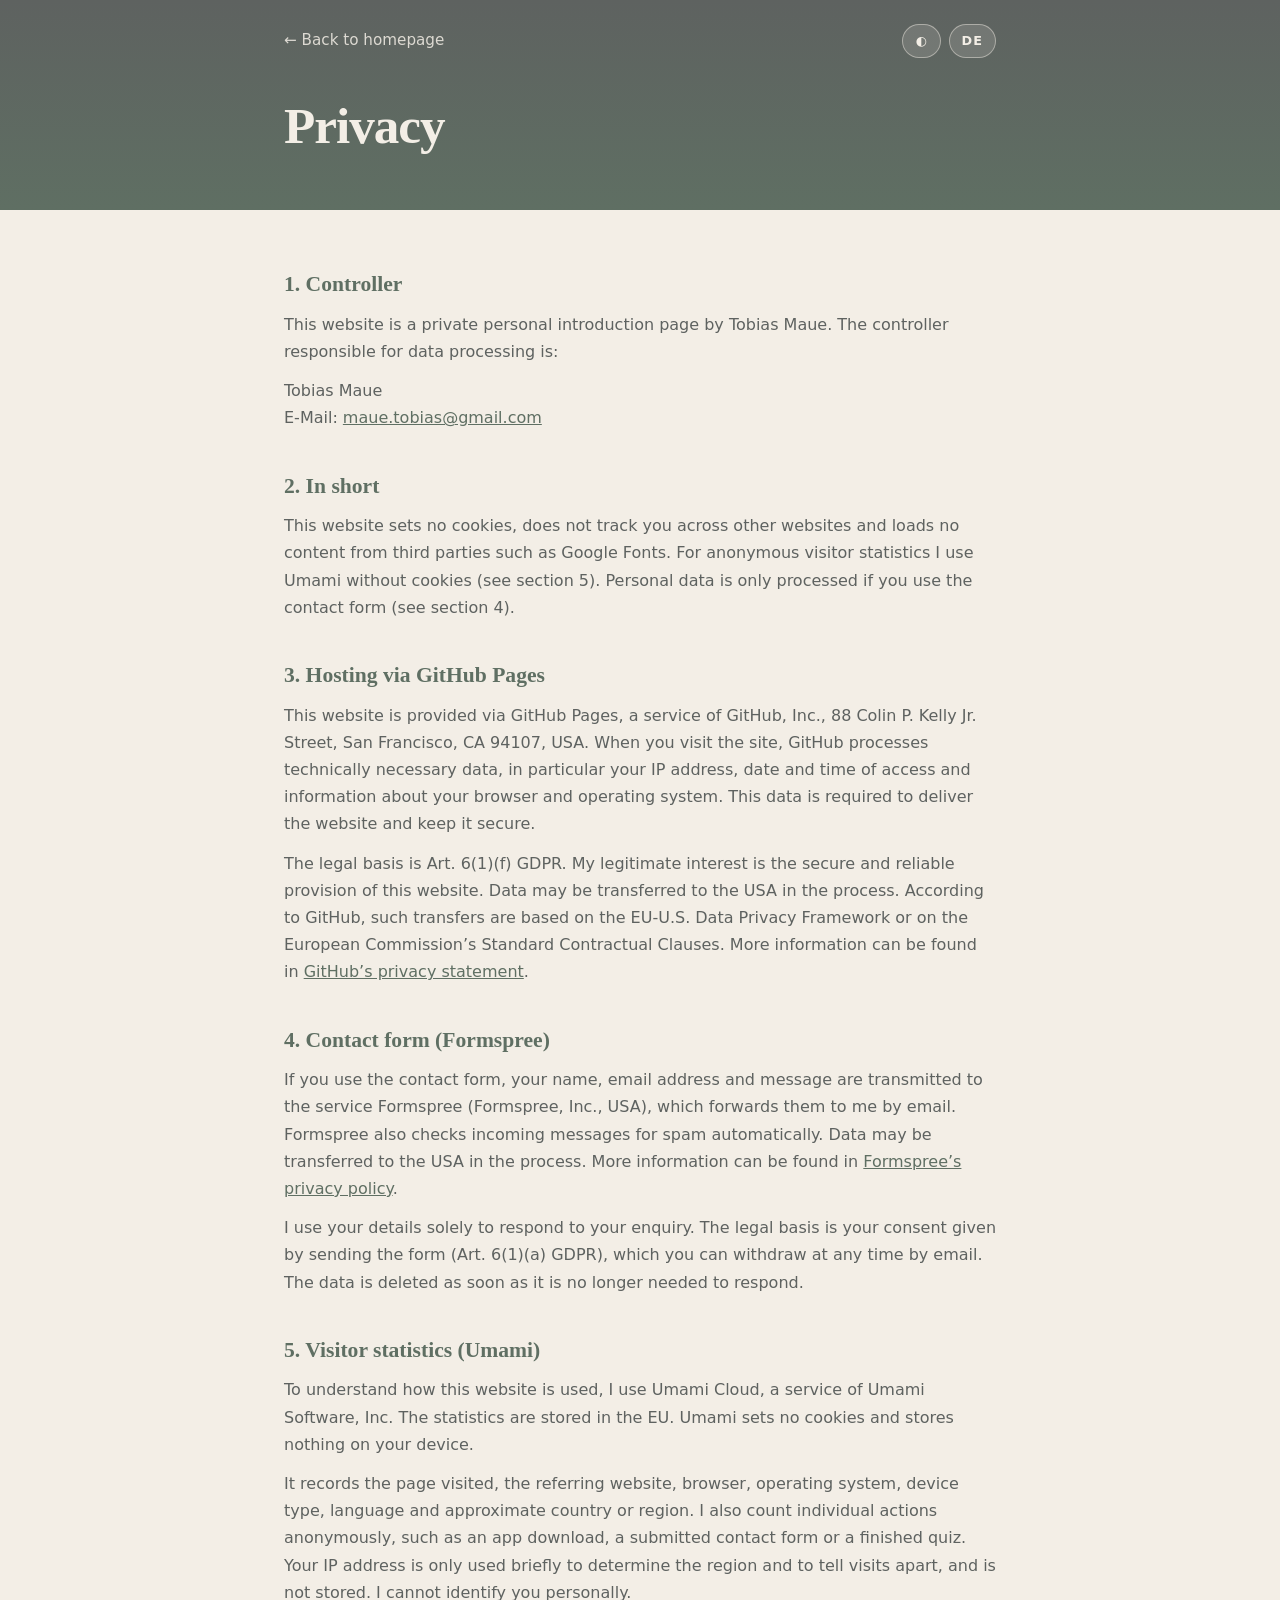
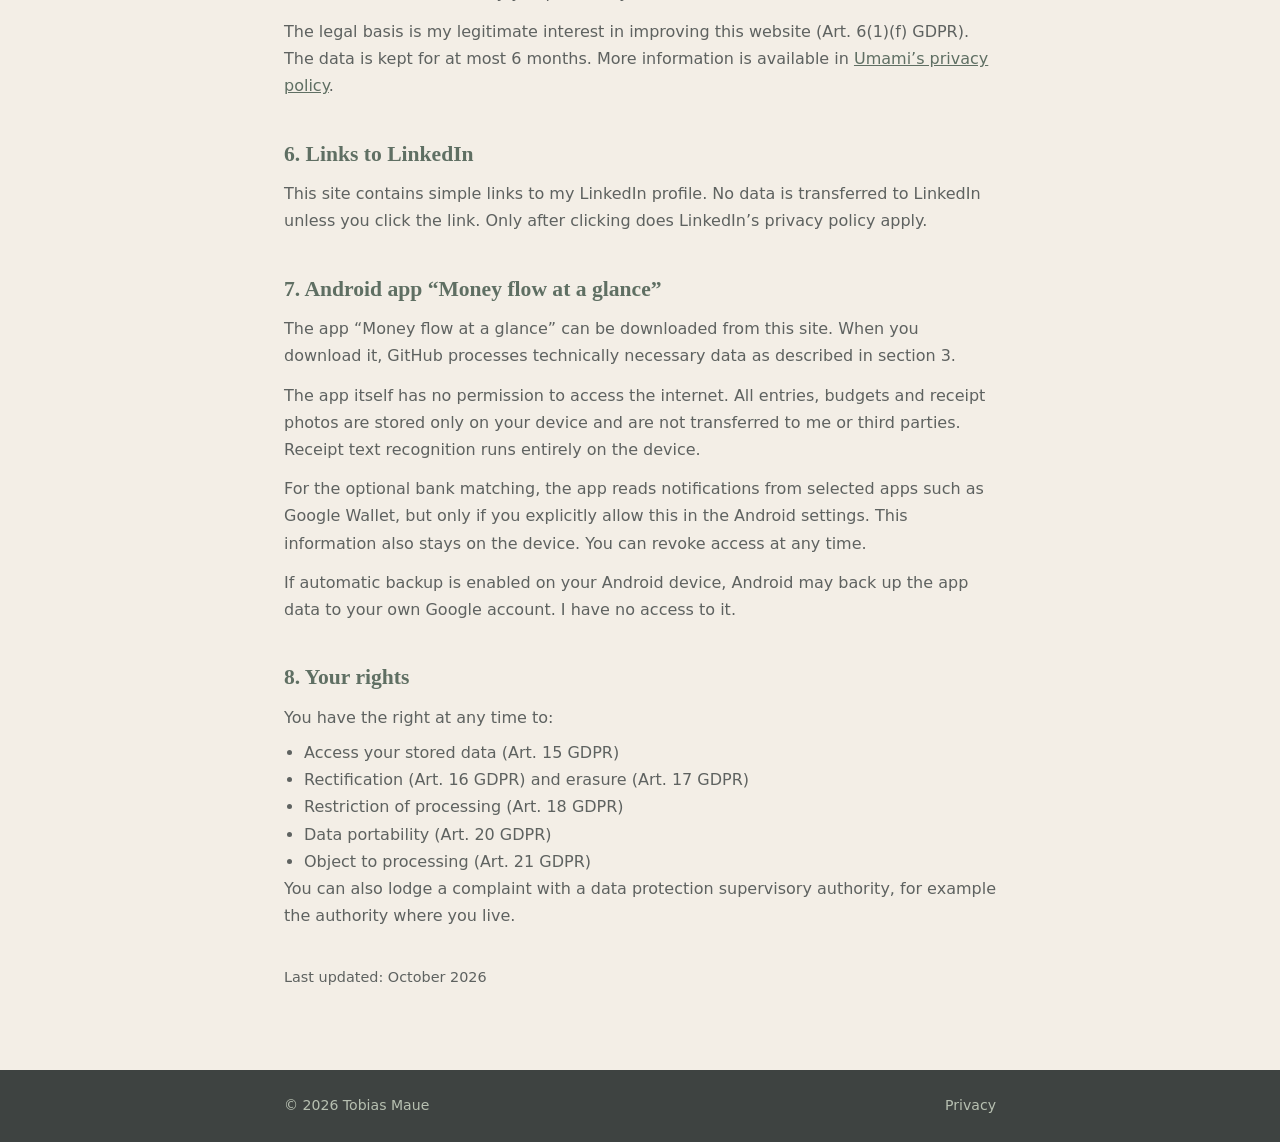
==== datenschutz.html @ 550a8f4e "Besucherstatistik aktiviert (Umami EU, ohne Cookies), Datenschutz um Abschnitt 5 ergänzt Co-Authored" ====
<!doctype html>
<html lang="de">
<head>
  <meta charset="utf-8">
  <script>
    (function () {
      var t = null; try { t = localStorage.getItem('theme'); } catch (e) {}
      if (!t) t = window.matchMedia && matchMedia('(prefers-color-scheme: dark)').matches ? 'dark' : 'light';
      document.documentElement.setAttribute('data-theme', t);
    })();
  </script>
  <meta name="viewport" content="width=device-width, initial-scale=1">
  <title>Datenschutz | Tobias Maue</title>
  <meta name="robots" content="noindex, follow">
  <link rel="icon" href="favicon.svg?v=2" type="image/svg+xml">
  <link rel="icon" href="favicon-32.png?v=2" sizes="32x32" type="image/png">
  <link rel="icon" href="favicon-48.png?v=2" sizes="48x48" type="image/png">
  <link rel="icon" href="favicon-96.png?v=2" sizes="96x96" type="image/png">
  <link rel="icon" href="favicon-192.png?v=2" sizes="192x192" type="image/png">
  <link rel="shortcut icon" href="favicon.ico?v=2">
  <link rel="apple-touch-icon" href="apple-touch-icon.png?v=2">
  <meta name="theme-color" content="#5F6F63">
  <style>
    :root { --offwhite:#F3EEE6; --light-sage:#B7C0B1; --sage:#7F8F7A; --deep-sage:#5F6F63; --clay:#D4913F; --clay-deep:#9A6119; --graphite:#5E6260; --charcoal:#3E4341;
      --serif:"Iowan Old Style","Palatino Linotype",Palatino,"Book Antiqua",Georgia,serif;
      --sans:-apple-system,BlinkMacSystemFont,"Segoe UI",system-ui,Roboto,"Helvetica Neue",Arial,sans-serif; }
    * { box-sizing:border-box; margin:0; padding:0; }
    body { background:var(--offwhite); color:var(--charcoal); font-family:var(--sans); font-size:16px; line-height:1.7; -webkit-font-smoothing:antialiased; }
    header { background:linear-gradient(180deg,var(--graphite),var(--deep-sage)); color:var(--offwhite); padding:24px 0 56px; }
    .wrap { max-width:760px; margin:0 auto; padding:0 24px; }
    header a { color:var(--offwhite); text-decoration:none; opacity:.85; font-size:.95rem; }
    header a:hover { opacity:1; }
    .top { display:flex; justify-content:space-between; align-items:center; }
    .lang-switch { font:inherit; font-size:.8rem; font-weight:700; letter-spacing:.08em; color:var(--offwhite); background:rgba(243,238,230,.14); border:1.5px solid rgba(243,238,230,.45); border-radius:999px; padding:5px 12px; cursor:pointer; }
    h1 { font-family:var(--serif); font-size:clamp(2.2rem,6vw,3.2rem); letter-spacing:-.02em; margin-top:40px; line-height:1.1; }
    main { padding:56px 0 80px; }
    h2 { font-family:var(--serif); font-size:1.35rem; margin:36px 0 8px; color:var(--deep-sage); }
    h2:first-child { margin-top:0; }
    p, li { color:var(--graphite); }
    p + p { margin-top:12px; }
    ul { margin:8px 0 0 20px; }
    a { color:var(--deep-sage); }
    .ph { background:rgba(127,143,122,.22); border-bottom:2px dashed var(--sage); padding:0 4px; border-radius:4px; }
    footer { background:var(--charcoal); color:var(--light-sage); padding:24px 0; font-size:.88rem; }
    footer .wrap { display:flex; justify-content:space-between; flex-wrap:wrap; gap:12px; }
    footer a { color:inherit; text-decoration:none; }
    footer a:hover { color:var(--offwhite); }
    .tools { display:flex; gap:8px; }
    [data-theme="dark"] body { background:#1F2321; color:#ECE7DE; }
    [data-theme="dark"] header { background:linear-gradient(180deg,#252A28,#2A3330); }
    [data-theme="dark"] h2 { color:#E2A65A; }
    [data-theme="dark"] p, [data-theme="dark"] li { color:#B6BEB2; }
    [data-theme="dark"] a { color:#E2A65A; }
    [data-theme="dark"] header a { color:#F3EEE6; }
    [data-theme="dark"] footer { background:#141716; }
  </style>
</head>
<body>
  <header><div class="wrap"><div class="top"><a href="./">← Zurück zur Startseite</a><span class="tools"><button type="button" class="lang-switch" id="theme-switch" aria-label="Hell oder dunkel">◐</button><button type="button" class="lang-switch" id="lang-switch" aria-label="Switch to English">EN</button></span></div><h1>Datenschutz</h1></div></header>
  <main><div class="wrap">
    <h2>1. Verantwortlicher</h2>
    <p>Diese Website ist eine private Vorstellungsseite von Tobias Maue. Verantwortlich für die Datenverarbeitung ist:</p>
    <p>Tobias Maue<br>E-Mail: <span class="mail" data-u="maue.tobias" data-d="gmail.com">maue.tobias [at] gmail [punkt] com</span></p>

    <h2>2. Das Wichtigste in Kürze</h2>
    <p>Diese Website setzt keine Cookies, verfolgt Sie nicht über andere Websites hinweg und lädt keine Inhalte von Drittanbietern wie Google Fonts. Für eine anonyme Besucherstatistik nutze ich Umami ohne Cookies (siehe Punkt 5). Persönliche Daten verarbeite ich nur, wenn Sie das Kontaktformular nutzen (siehe Punkt 4).</p>

    <h2>3. Hosting über GitHub Pages</h2>
    <p>Diese Website wird über GitHub Pages bereitgestellt, einen Dienst der GitHub, Inc., 88 Colin P. Kelly Jr. Street, San Francisco, CA 94107, USA. Beim Aufruf der Seite verarbeitet GitHub technisch notwendige Daten, insbesondere Ihre IP-Adresse, Datum und Uhrzeit des Abrufs sowie Angaben zu Browser und Betriebssystem. Diese Daten sind erforderlich, um die Website auszuliefern und ihre Sicherheit zu gewährleisten.</p>
    <p>Rechtsgrundlage ist Art. 6 Abs. 1 lit. f DSGVO. Mein berechtigtes Interesse liegt in der sicheren und zuverlässigen Bereitstellung dieser Website. Dabei können Daten in die USA übermittelt werden. GitHub stützt solche Übermittlungen nach eigenen Angaben auf das EU-U.S. Data Privacy Framework bzw. auf Standardvertragsklauseln der EU-Kommission. Weitere Informationen finden Sie in der <a href="https://docs.github.com/de/site-policy/privacy-policies/github-general-privacy-statement" rel="noopener">Datenschutzerklärung von GitHub</a>.</p>

    <h2>4. Kontaktformular (Formspree)</h2>
    <p>Wenn Sie das Kontaktformular nutzen, werden Ihr Name, Ihre E-Mail-Adresse und Ihre Nachricht an den Dienst Formspree (Formspree, Inc., USA) übermittelt, der sie per E-Mail an mich weiterleitet. Formspree prüft eingehende Nachrichten außerdem automatisch auf Spam. Dabei können Daten in die USA übermittelt werden. Weitere Informationen finden Sie in der <a href="https://formspree.io/legal/privacy-policy" rel="noopener">Datenschutzerklärung von Formspree</a>.</p>
    <p>Ich nutze Ihre Angaben ausschließlich, um Ihre Anfrage zu beantworten. Rechtsgrundlage ist Ihre Einwilligung durch das Absenden (Art. 6 Abs. 1 lit. a DSGVO), die Sie jederzeit per E-Mail widerrufen können. Die Daten werden gelöscht, sobald sie für die Beantwortung nicht mehr benötigt werden.</p>

    <h2>5. Besucherstatistik (Umami)</h2>
    <p>Um zu verstehen, wie diese Website genutzt wird, verwende ich Umami Cloud, einen Dienst der Umami Software, Inc. Die Statistikdaten werden in der EU gespeichert. Umami setzt keine Cookies und speichert nichts auf Ihrem Gerät.</p>
    <p>Erfasst werden die aufgerufene Seite, die verweisende Website, Browser, Betriebssystem, Gerätetyp, Sprache und das ungefähre Herkunftsland bzw. die Region. Außerdem zähle ich einzelne Aktionen anonym, etwa einen App-Download, ein abgeschicktes Kontaktformular oder ein beendetes Quiz. Ihre IP-Adresse wird nur kurz zur Bestimmung der Region und zur Unterscheidung von Besuchen verwendet und nicht gespeichert. Ein Rückschluss auf Ihre Person ist mir nicht möglich.</p>
    <p>Rechtsgrundlage ist mein berechtigtes Interesse an der Verbesserung dieser Website (Art. 6 Abs. 1 lit. f DSGVO). Die Daten werden höchstens 6 Monate aufbewahrt. Weitere Informationen finden Sie in der <a href="https://umami.is/privacy" rel="noopener">Datenschutzerklärung von Umami</a>.</p>

    <h2>6. Links zu LinkedIn</h2>
    <p>Diese Seite enthält einfache Links zu meinem LinkedIn-Profil. Dabei werden keine Daten an LinkedIn übertragen, solange Sie den Link nicht anklicken. Erst nach dem Klick gelten die Datenschutzbestimmungen von LinkedIn.</p>

    <h2>7. Android-App „Geldfluss im Blick“</h2>
    <p>Auf dieser Seite kann die App „Geldfluss im Blick“ heruntergeladen werden. Beim Download verarbeitet GitHub technisch notwendige Daten wie unter Punkt 3 beschrieben.</p>
    <p>Die App selbst hat keine Berechtigung für den Internetzugriff. Alle Buchungen, Budgets und Fotos von Kassenbons werden ausschließlich auf Ihrem Gerät gespeichert und nicht an mich oder Dritte übertragen. Die Texterkennung für Kassenbons läuft vollständig auf dem Gerät.</p>
    <p>Für den optionalen Bankabgleich liest die App die Benachrichtigungen ausgewählter Apps mit, etwa von Google Wallet, aber nur, wenn Sie ihr diesen Zugriff in den Android-Einstellungen ausdrücklich erlaubst. Auch diese Informationen bleiben auf dem Gerät. Den Zugriff können Sie jederzeit widerrufen.</p>
    <p>Wenn in Ihrem Android-Gerät die automatische Sicherung aktiviert ist, kann Android die App-Daten in Ihrem eigenen Google-Konto sichern. Darauf habe ich keinen Zugriff.</p>

    <h2>8. Ihre Rechte</h2>
    <p>Sie haben jederzeit das Recht auf:</p>
    <ul>
      <li>Auskunft über Ihre gespeicherten Daten (Art. 15 DSGVO)</li>
      <li>Berichtigung (Art. 16 DSGVO) und Löschung (Art. 17 DSGVO)</li>
      <li>Einschränkung der Verarbeitung (Art. 18 DSGVO)</li>
      <li>Datenübertragbarkeit (Art. 20 DSGVO)</li>
      <li>Widerspruch gegen die Verarbeitung (Art. 21 DSGVO)</li>
    </ul>
    <p>Außerdem können Sie sich bei einer Datenschutz-Aufsichtsbehörde beschweren, zum Beispiel bei der Behörde Ihres Wohnorts.</p>

    <p style="margin-top:36px;font-size:.9rem;">Stand: Oktober 2026</p>
  </div></main>
  <footer><div class="wrap"><span>© 2026 Tobias Maue</span><a href="datenschutz.html">Datenschutz</a></div></footer>
  <script>
    document.querySelectorAll('.mail').forEach(function (el) {
      var a = el.dataset.u + '@' + el.dataset.d;
      var link = document.createElement('a');
      link.href = 'mailto:' + a; link.textContent = a;
      el.replaceWith(link);
    });
  </script>
  <script>
    document.getElementById('theme-switch').addEventListener('click', function () {
      var next = document.documentElement.getAttribute('data-theme') === 'dark' ? 'light' : 'dark';
      document.documentElement.setAttribute('data-theme', next);
      try { localStorage.setItem('theme', next); } catch (e) {}
    });
  </script>
  <script src="i18n.js?v=14"></script>
</body>
</html>
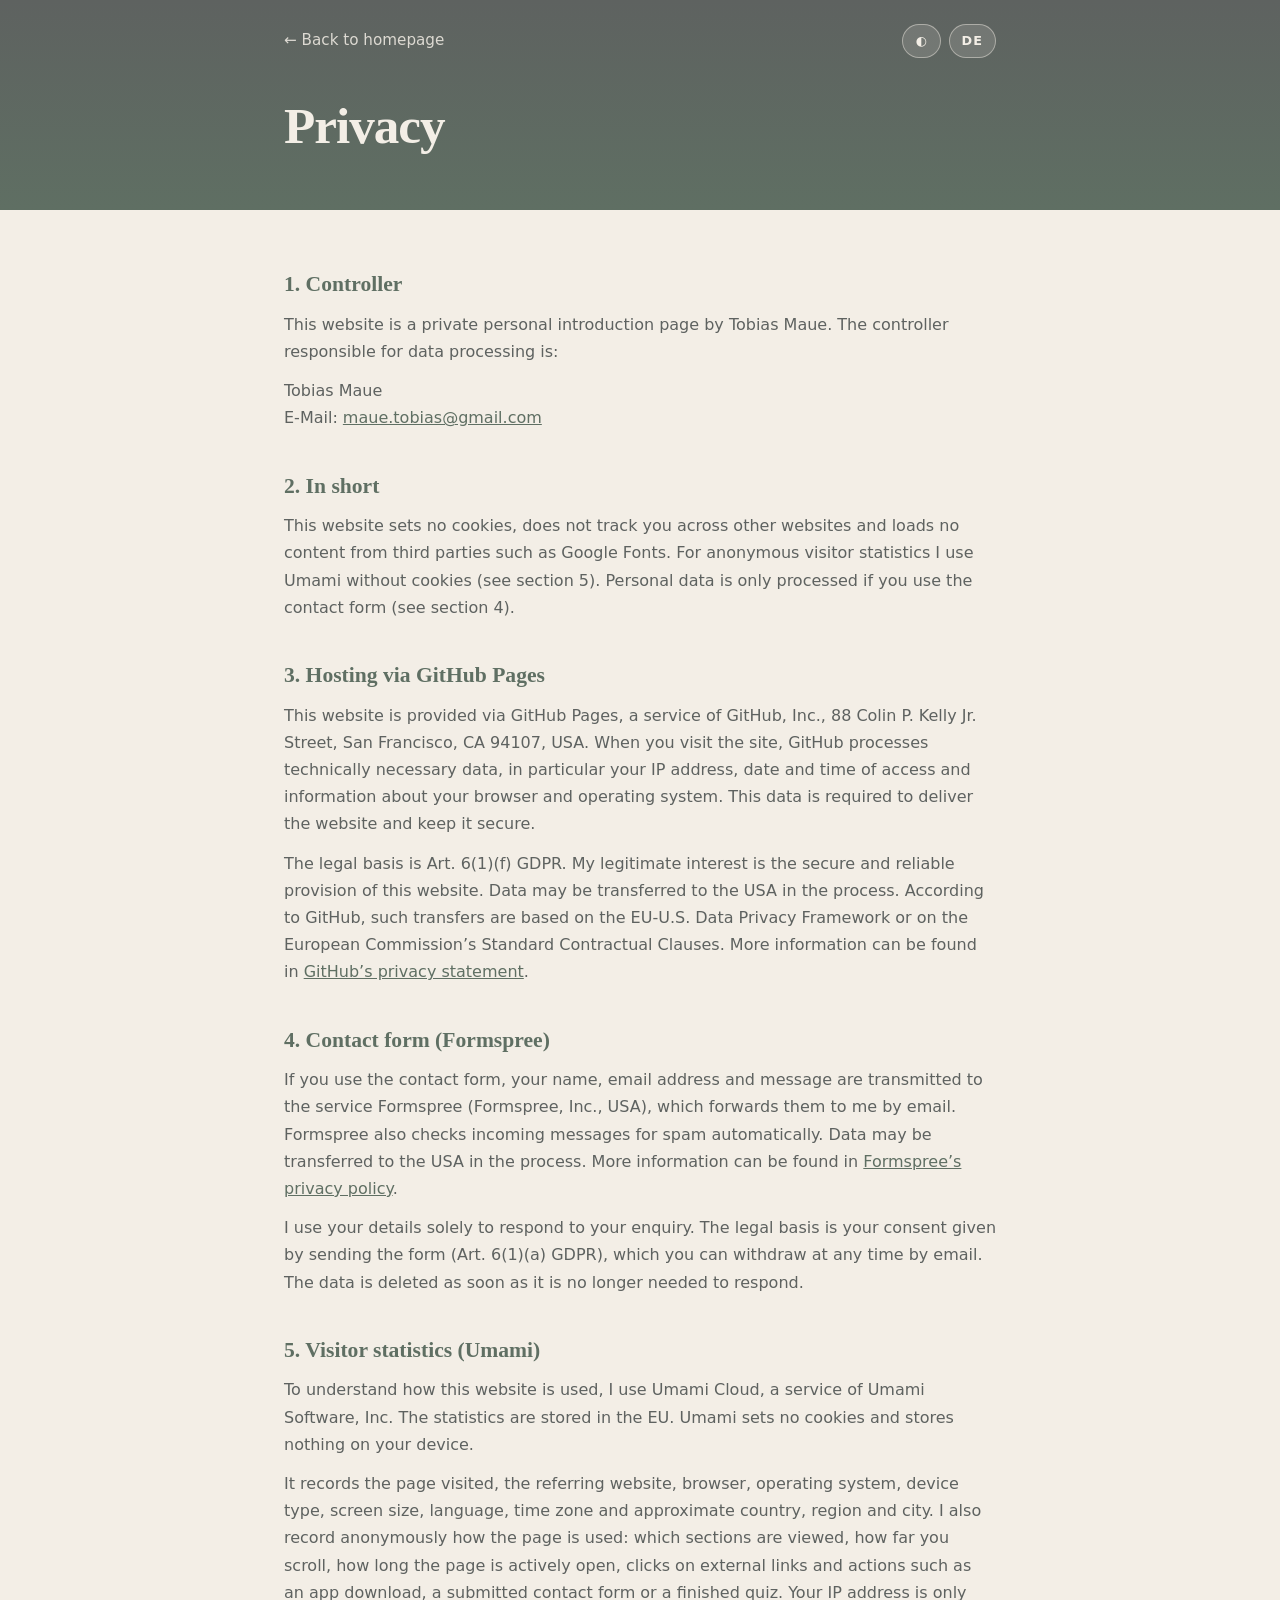
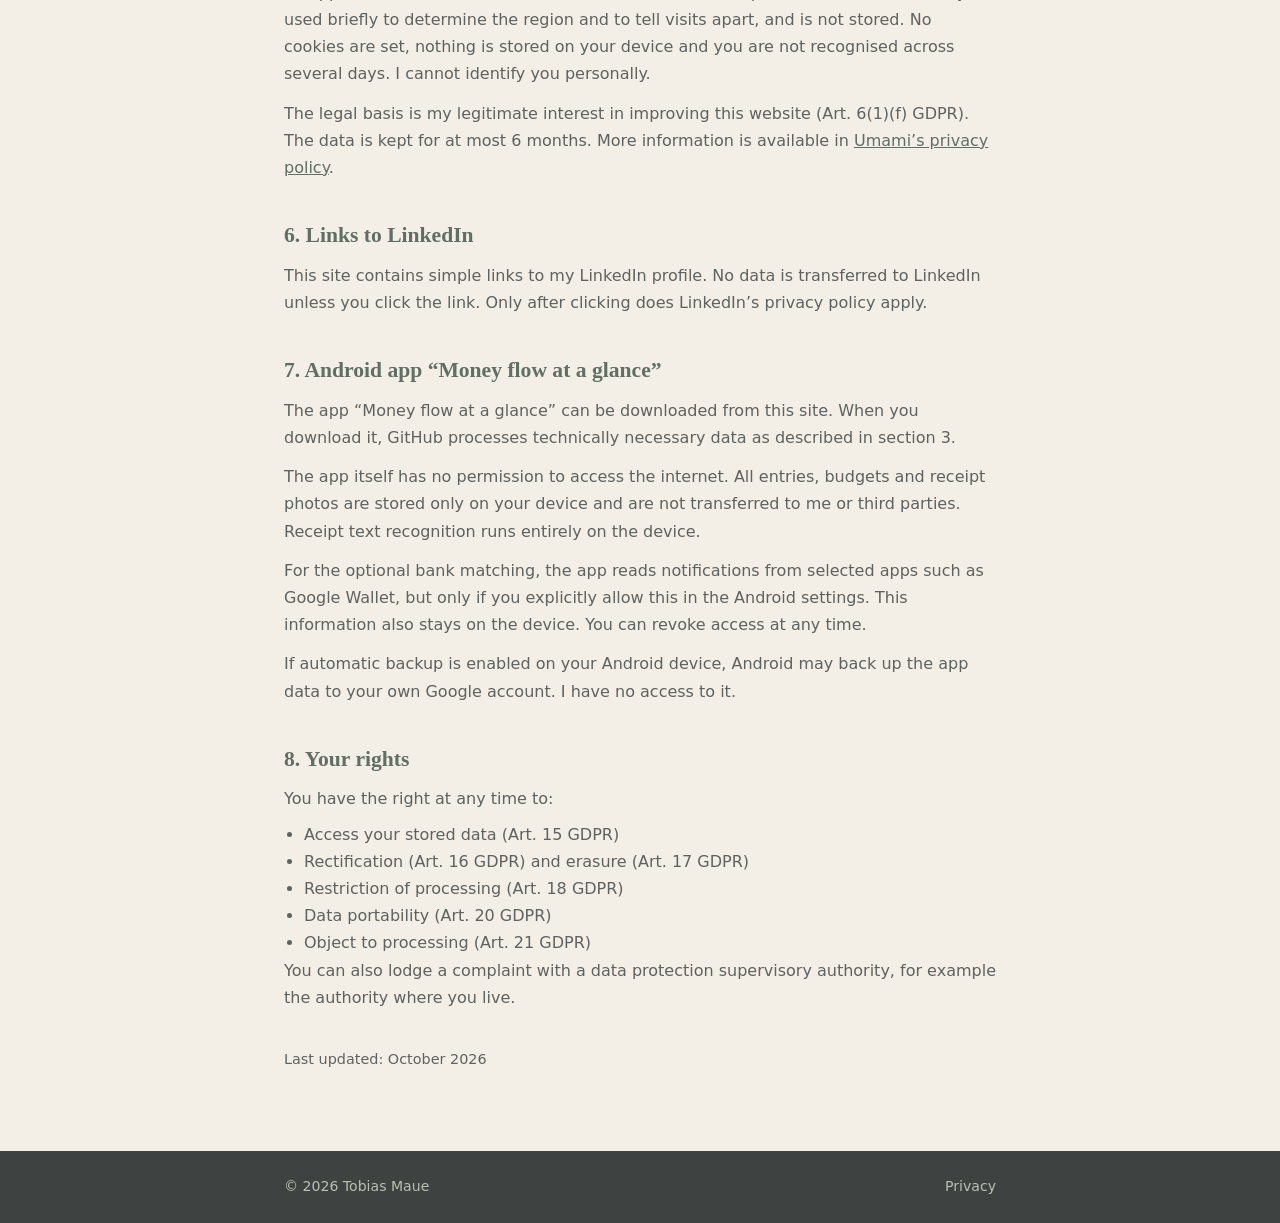
==== commit c760c846: "Erweiterte anonyme Statistik: Bereiche, Scrolltiefe, aktive Zeit, externe Links, Sitzungsmerkmale; D" ====
--- a/datenschutz.html
+++ b/datenschutz.html
@@ -75,7 +75,7 @@
 
     <h2>5. Besucherstatistik (Umami)</h2>
     <p>Um zu verstehen, wie diese Website genutzt wird, verwende ich Umami Cloud, einen Dienst der Umami Software, Inc. Die Statistikdaten werden in der EU gespeichert. Umami setzt keine Cookies und speichert nichts auf Ihrem Gerät.</p>
-    <p>Erfasst werden die aufgerufene Seite, die verweisende Website, Browser, Betriebssystem, Gerätetyp, Sprache und das ungefähre Herkunftsland bzw. die Region. Außerdem zähle ich einzelne Aktionen anonym, etwa einen App-Download, ein abgeschicktes Kontaktformular oder ein beendetes Quiz. Ihre IP-Adresse wird nur kurz zur Bestimmung der Region und zur Unterscheidung von Besuchen verwendet und nicht gespeichert. Ein Rückschluss auf Ihre Person ist mir nicht möglich.</p>
+    <p>Erfasst werden die aufgerufene Seite, die verweisende Website, Browser, Betriebssystem, Gerätetyp, Bildschirmgröße, Sprache, Zeitzone und das ungefähre Herkunftsland bzw. die Region und Stadt. Außerdem erfasse ich anonym, wie die Seite genutzt wird: welche Bereiche angesehen werden, wie weit gescrollt wird, wie lange die Seite aktiv geöffnet ist, Klicks auf externe Links sowie Aktionen wie ein App-Download, ein abgeschicktes Kontaktformular oder ein beendetes Quiz. Ihre IP-Adresse wird nur kurz zur Bestimmung der Region und zur Unterscheidung von Besuchen verwendet und nicht gespeichert. Es werden keine Cookies gesetzt, nichts auf Ihrem Gerät gespeichert und Sie werden nicht über mehrere Tage hinweg wiedererkannt. Ein Rückschluss auf Ihre Person ist mir nicht möglich.</p>
     <p>Rechtsgrundlage ist mein berechtigtes Interesse an der Verbesserung dieser Website (Art. 6 Abs. 1 lit. f DSGVO). Die Daten werden höchstens 6 Monate aufbewahrt. Weitere Informationen finden Sie in der <a href="https://umami.is/privacy" rel="noopener">Datenschutzerklärung von Umami</a>.</p>
 
     <h2>6. Links zu LinkedIn</h2>
@@ -116,6 +116,6 @@
       try { localStorage.setItem('theme', next); } catch (e) {}
     });
   </script>
-  <script src="i18n.js?v=14"></script>
+  <script src="i18n.js?v=15"></script>
 </body>
 </html>
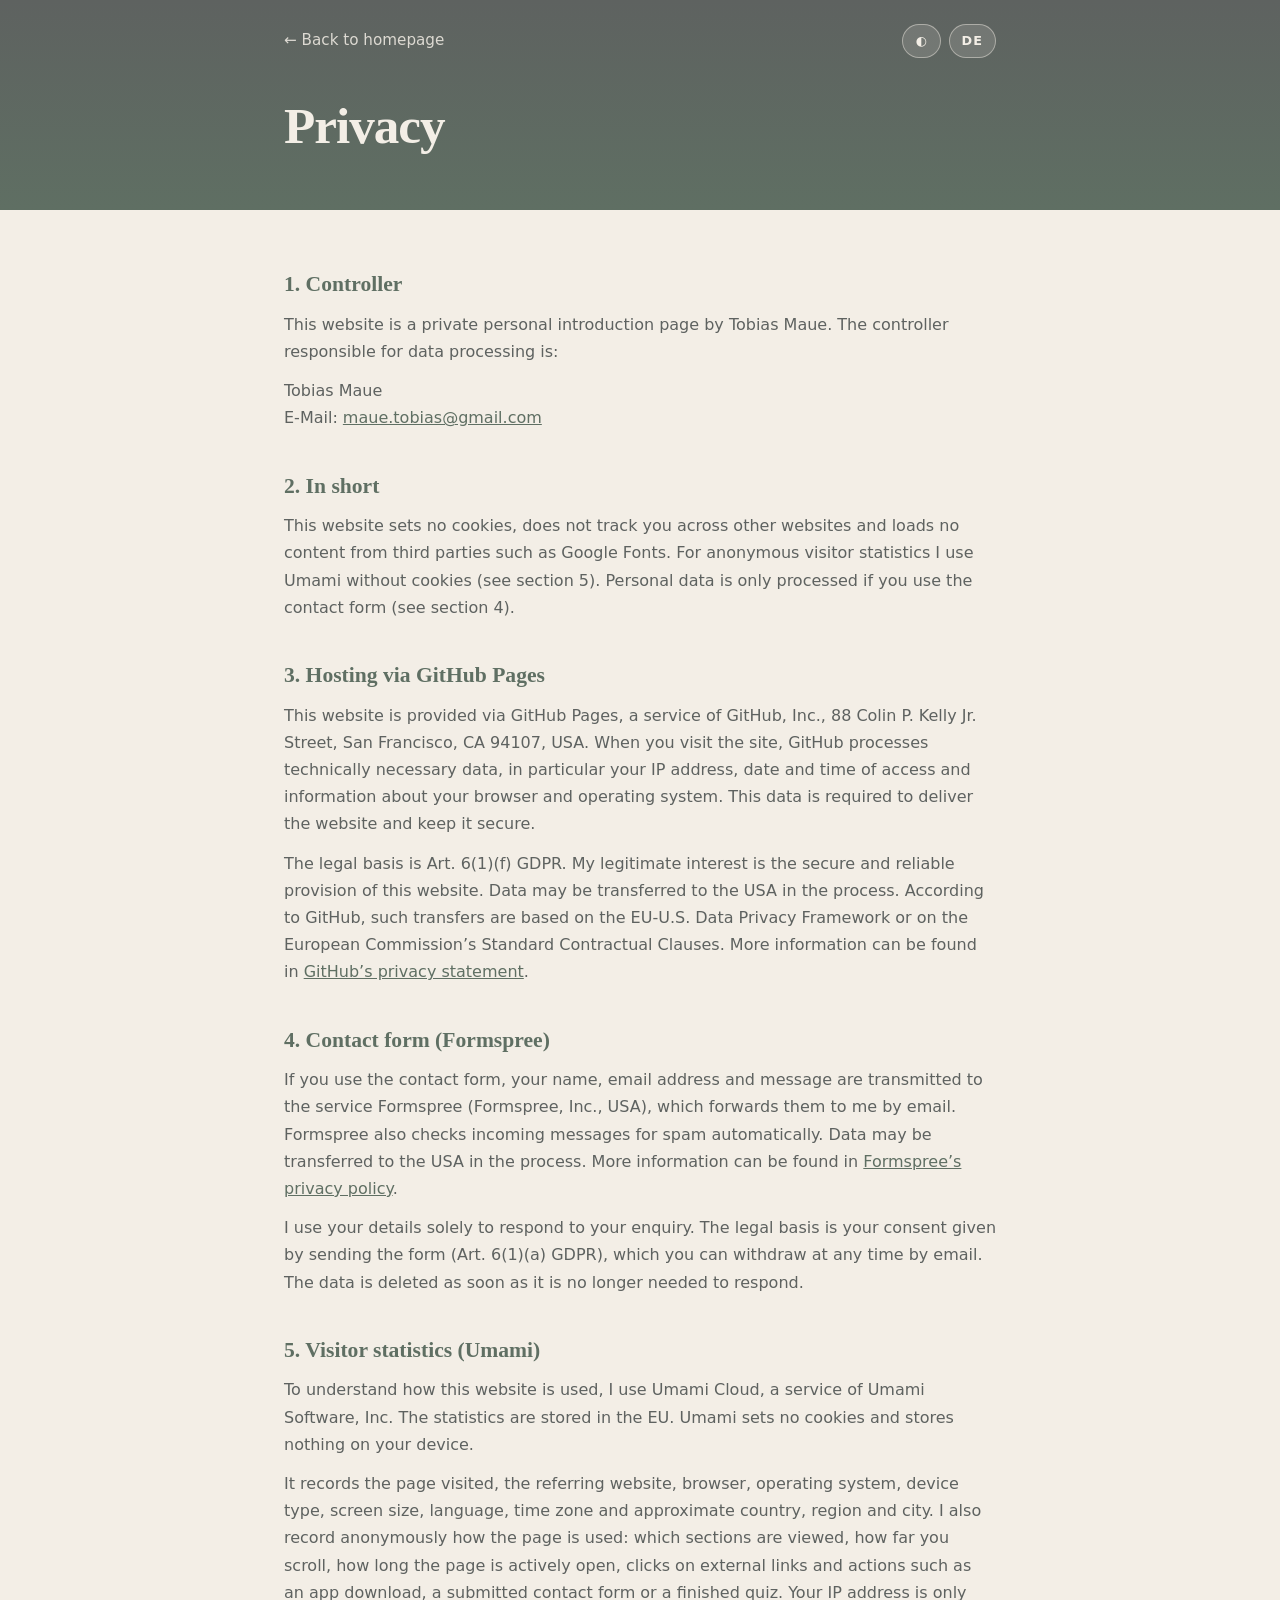
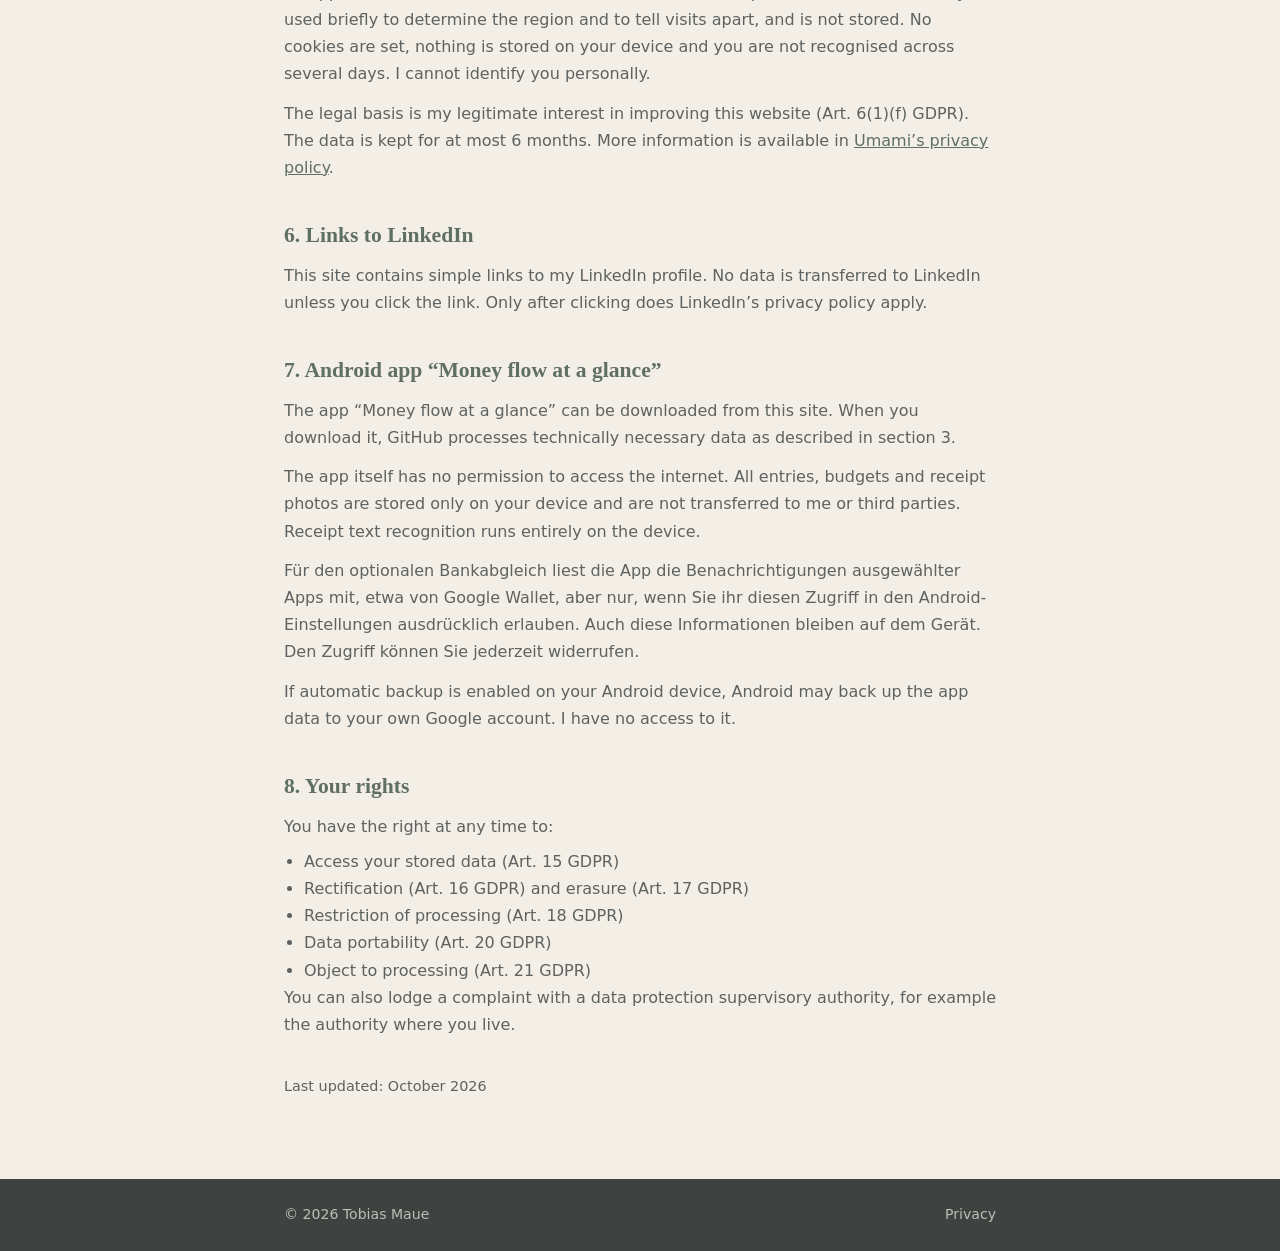
==== commit 67c94b4d: "Geldfluss im Blick 2.2 als Download Co-Authored-By: Claude Opus 5.5 <noreply@anthropic.com> Claude-S" ====
--- a/datenschutz.html
+++ b/datenschutz.html
@@ -84,7 +84,7 @@
     <h2>7. Android-App „Geldfluss im Blick“</h2>
     <p>Auf dieser Seite kann die App „Geldfluss im Blick“ heruntergeladen werden. Beim Download verarbeitet GitHub technisch notwendige Daten wie unter Punkt 3 beschrieben.</p>
     <p>Die App selbst hat keine Berechtigung für den Internetzugriff. Alle Buchungen, Budgets und Fotos von Kassenbons werden ausschließlich auf Ihrem Gerät gespeichert und nicht an mich oder Dritte übertragen. Die Texterkennung für Kassenbons läuft vollständig auf dem Gerät.</p>
-    <p>Für den optionalen Bankabgleich liest die App die Benachrichtigungen ausgewählter Apps mit, etwa von Google Wallet, aber nur, wenn Sie ihr diesen Zugriff in den Android-Einstellungen ausdrücklich erlaubst. Auch diese Informationen bleiben auf dem Gerät. Den Zugriff können Sie jederzeit widerrufen.</p>
+    <p>Für den optionalen Bankabgleich liest die App die Benachrichtigungen ausgewählter Apps mit, etwa von Google Wallet, aber nur, wenn Sie ihr diesen Zugriff in den Android-Einstellungen ausdrücklich erlauben. Auch diese Informationen bleiben auf dem Gerät. Den Zugriff können Sie jederzeit widerrufen.</p>
     <p>Wenn in Ihrem Android-Gerät die automatische Sicherung aktiviert ist, kann Android die App-Daten in Ihrem eigenen Google-Konto sichern. Darauf habe ich keinen Zugriff.</p>
 
     <h2>8. Ihre Rechte</h2>
@@ -116,6 +116,6 @@
       try { localStorage.setItem('theme', next); } catch (e) {}
     });
   </script>
-  <script src="i18n.js?v=15"></script>
+  <script src="i18n.js?v=17"></script>
 </body>
 </html>
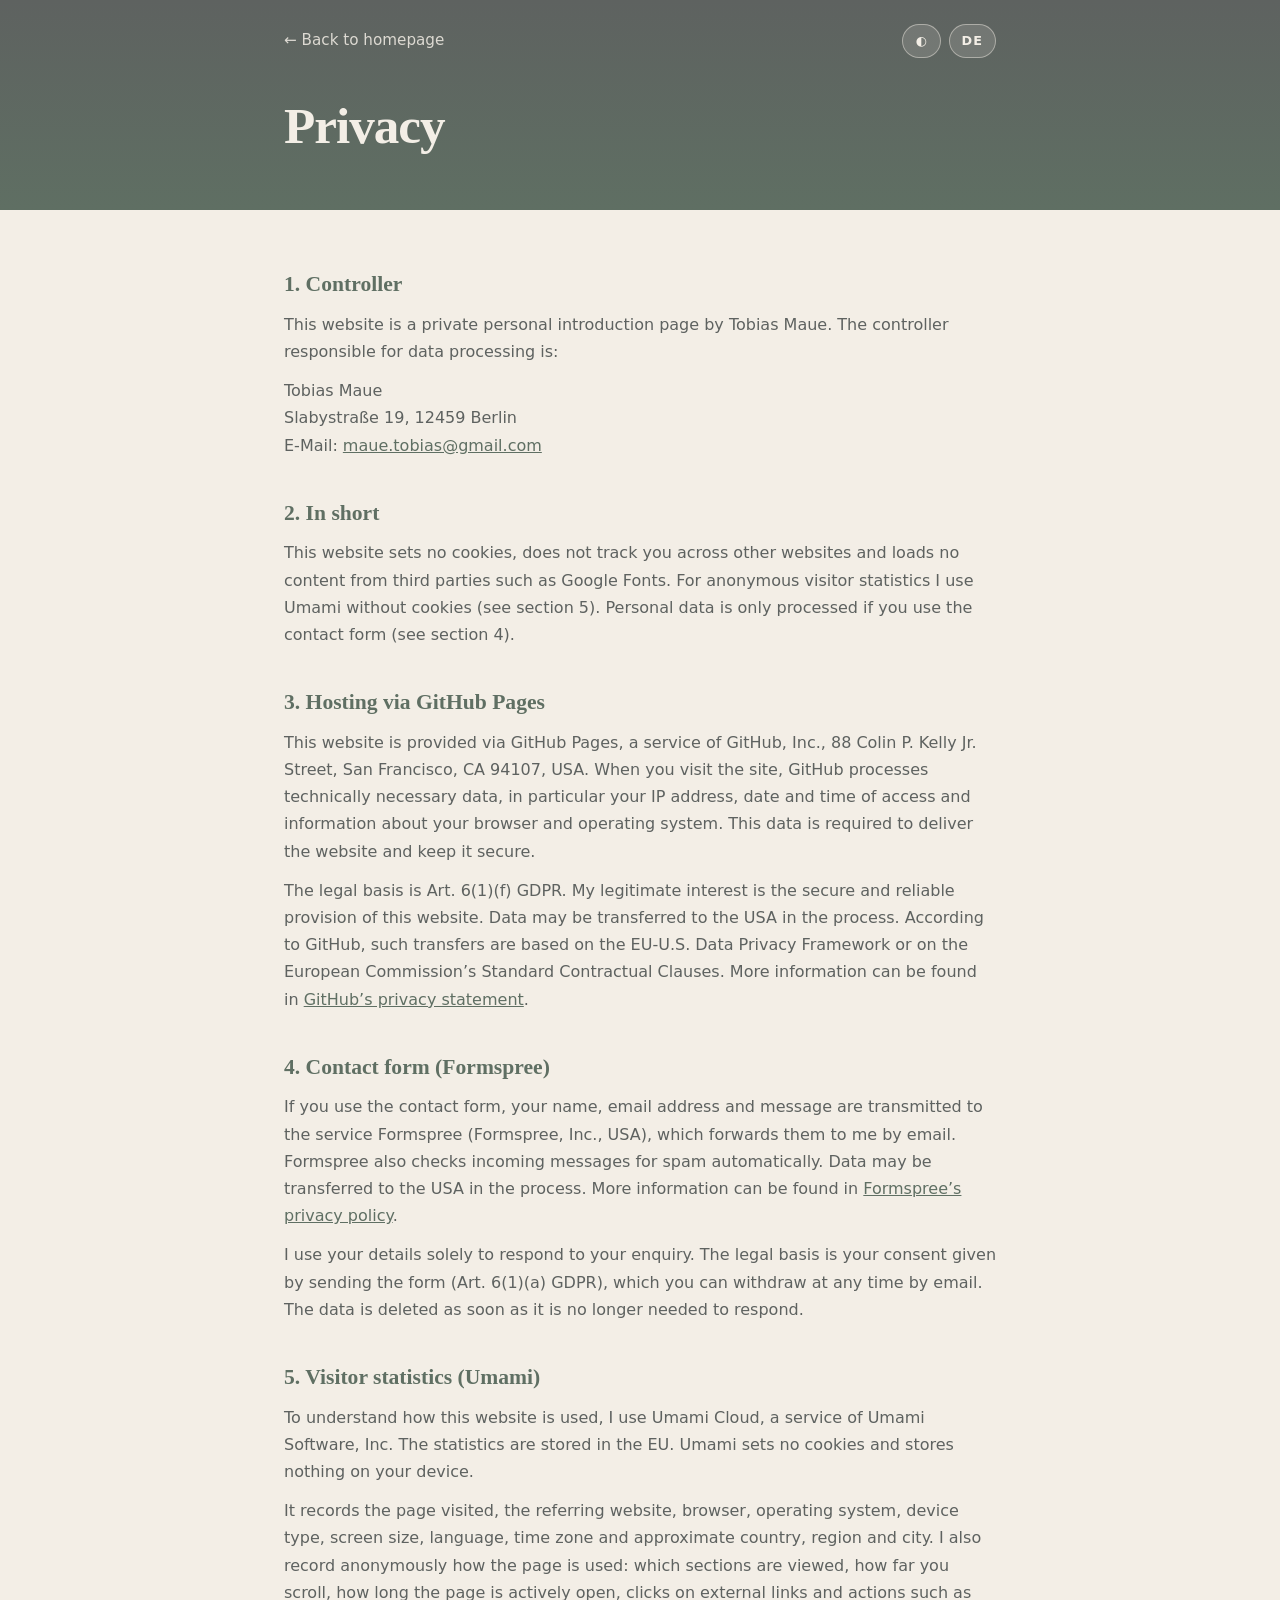
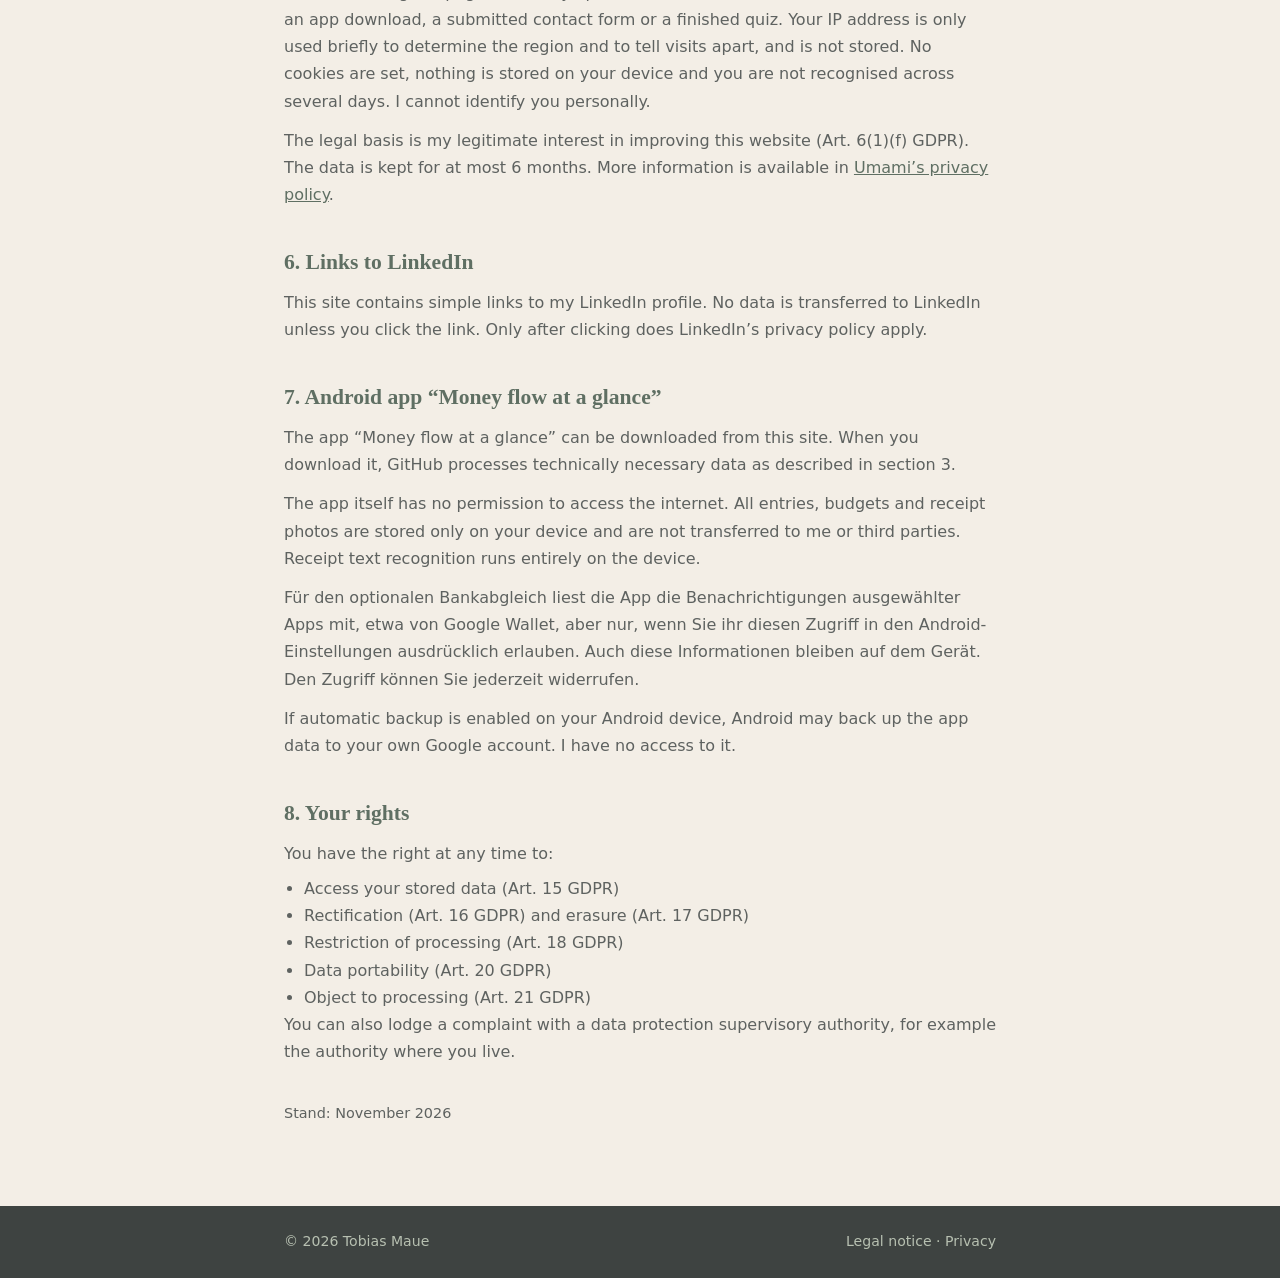
==== commit 38aaec9e: "Impressum Neue Seite impressum.html (§ 5 DDG, Anschrift wie bei Maison Démon Souriant, E-Mail + Kont" ====
--- a/datenschutz.html
+++ b/datenschutz.html
@@ -11,6 +11,8 @@
   </script>
   <meta name="viewport" content="width=device-width, initial-scale=1">
   <title>Datenschutz | Tobias Maue</title>
+  <meta name="description" content="Datenschutzerklärung von mau-e.com, der Vorstellungsseite von Tobias Maue: anonyme Statistik ohne Cookies, Kontaktformular, Terminbuchung.">
+  <link rel="canonical" href="https://mau-e.com/datenschutz.html">
   <meta name="robots" content="noindex, follow">
   <link rel="icon" href="favicon.svg?v=2" type="image/svg+xml">
   <link rel="icon" href="favicon-32.png?v=2" sizes="32x32" type="image/png">
@@ -60,7 +62,7 @@
   <main><div class="wrap">
     <h2>1. Verantwortlicher</h2>
     <p>Diese Website ist eine private Vorstellungsseite von Tobias Maue. Verantwortlich für die Datenverarbeitung ist:</p>
-    <p>Tobias Maue<br>E-Mail: <span class="mail" data-u="maue.tobias" data-d="gmail.com">maue.tobias [at] gmail [punkt] com</span></p>
+    <p>Tobias Maue<br>Slabystraße 19, 12459 Berlin<br>E-Mail: <span class="mail" data-u="maue.tobias" data-d="gmail.com">maue.tobias [at] gmail [punkt] com</span></p>
 
     <h2>2. Das Wichtigste in Kürze</h2>
     <p>Diese Website setzt keine Cookies, verfolgt Sie nicht über andere Websites hinweg und lädt keine Inhalte von Drittanbietern wie Google Fonts. Für eine anonyme Besucherstatistik nutze ich Umami ohne Cookies (siehe Punkt 5). Persönliche Daten verarbeite ich nur, wenn Sie das Kontaktformular nutzen (siehe Punkt 4).</p>
@@ -98,9 +100,9 @@
     </ul>
     <p>Außerdem können Sie sich bei einer Datenschutz-Aufsichtsbehörde beschweren, zum Beispiel bei der Behörde Ihres Wohnorts.</p>
 
-    <p style="margin-top:36px;font-size:.9rem;">Stand: Oktober 2026</p>
+    <p style="margin-top:36px;font-size:.9rem;">Stand: November 2026</p>
   </div></main>
-  <footer><div class="wrap"><span>© 2026 Tobias Maue</span><a href="datenschutz.html">Datenschutz</a></div></footer>
+  <footer><div class="wrap"><span>© 2026 Tobias Maue</span><span><a href="impressum.html">Impressum</a> · <a href="datenschutz.html">Datenschutz</a></span></div></footer>
   <script>
     document.querySelectorAll('.mail').forEach(function (el) {
       var a = el.dataset.u + '@' + el.dataset.d;
@@ -116,6 +118,6 @@
       try { localStorage.setItem('theme', next); } catch (e) {}
     });
   </script>
-  <script src="i18n.js?v=17"></script>
+  <script src="i18n.js?v=18"></script>
 </body>
 </html>
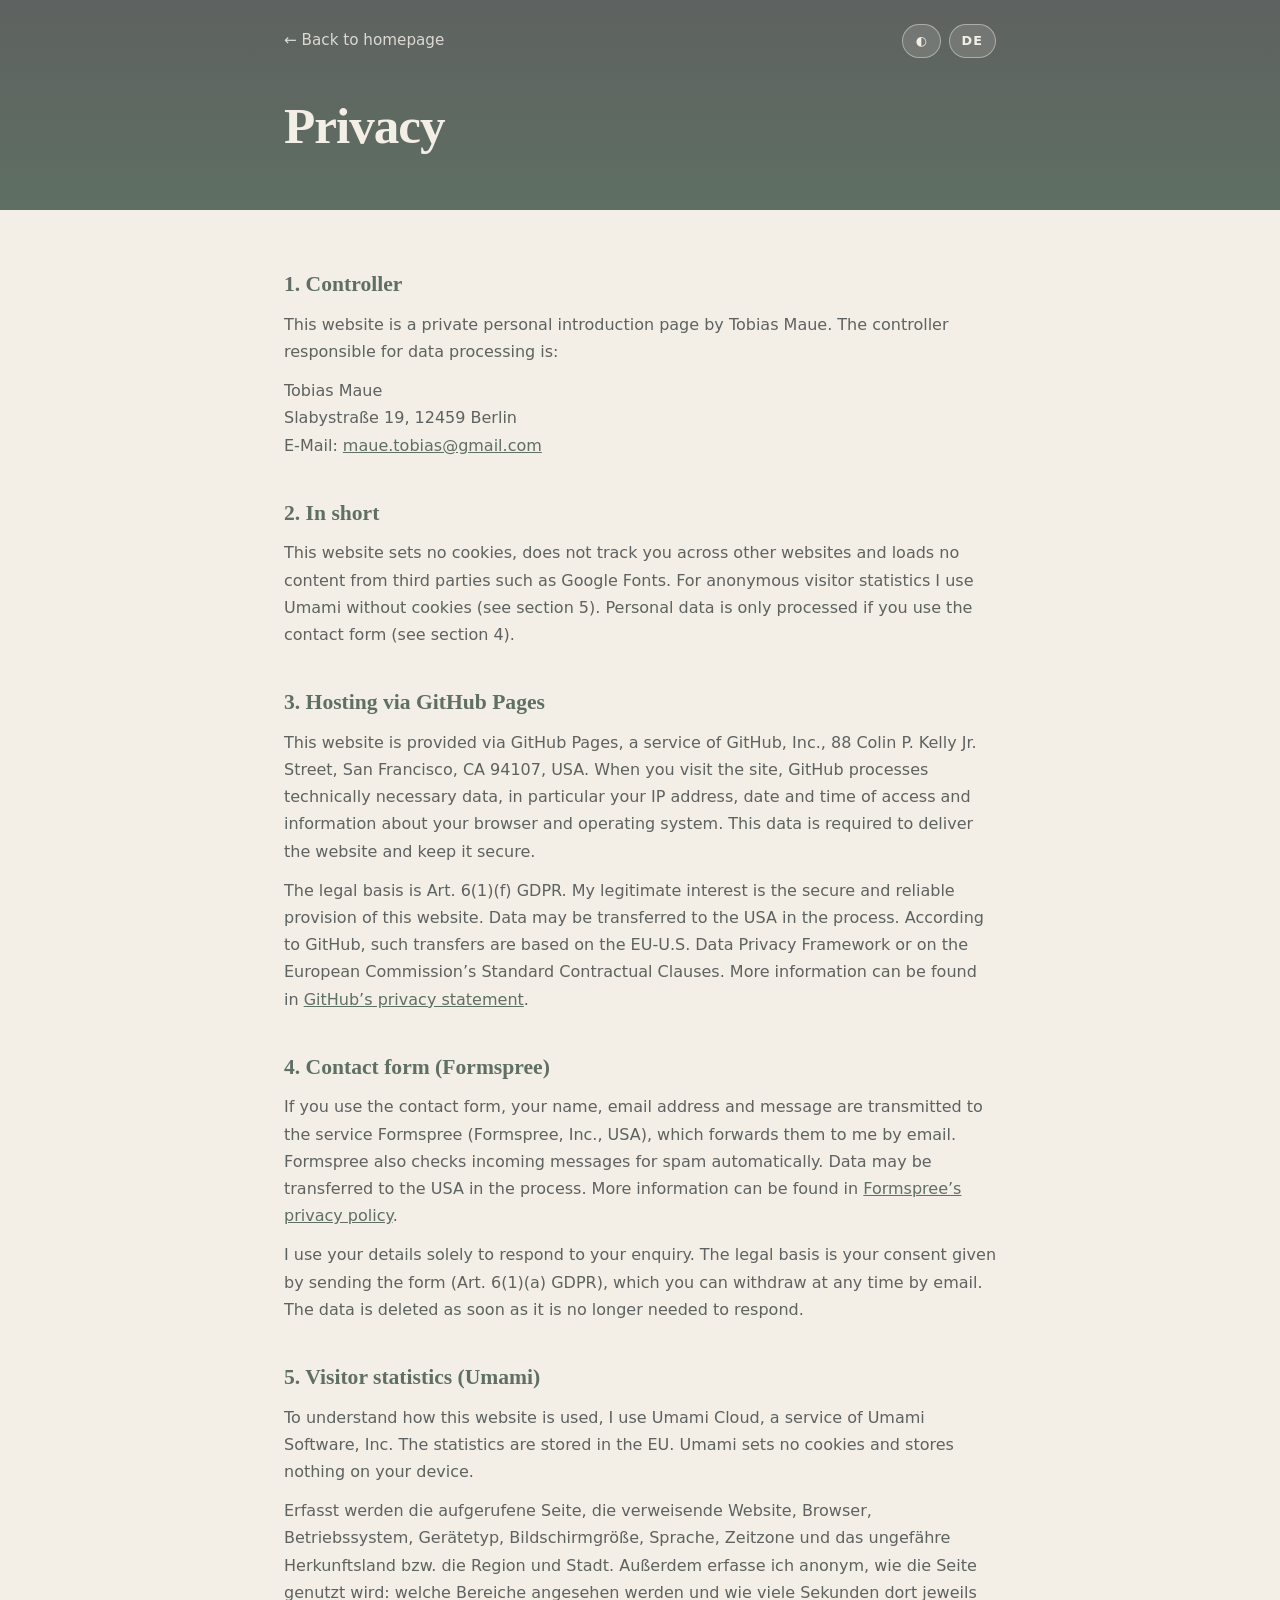
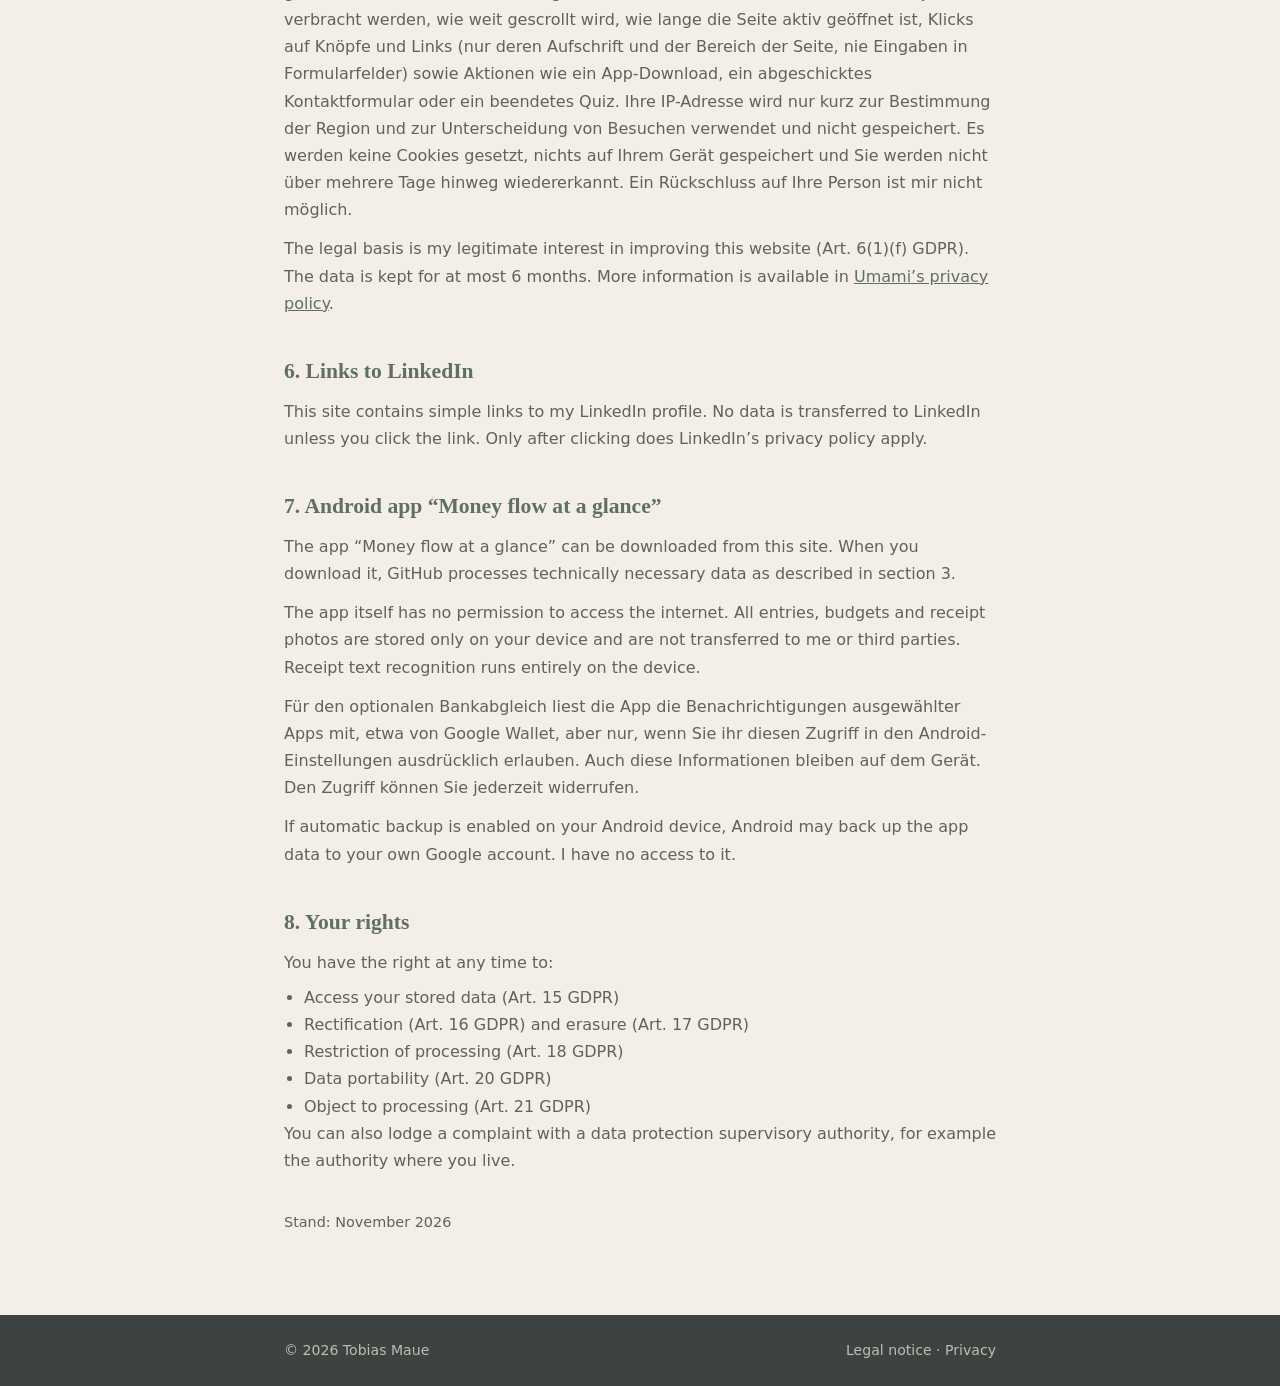
==== commit 7ba1b567: "Statistik: Zeit je Bereich und Klicks auf alle Knöpfe (Umami) Co-Authored-By: Claude Opus 5.5 <norep" ====
--- a/datenschutz.html
+++ b/datenschutz.html
@@ -77,7 +77,7 @@
 
     <h2>5. Besucherstatistik (Umami)</h2>
     <p>Um zu verstehen, wie diese Website genutzt wird, verwende ich Umami Cloud, einen Dienst der Umami Software, Inc. Die Statistikdaten werden in der EU gespeichert. Umami setzt keine Cookies und speichert nichts auf Ihrem Gerät.</p>
-    <p>Erfasst werden die aufgerufene Seite, die verweisende Website, Browser, Betriebssystem, Gerätetyp, Bildschirmgröße, Sprache, Zeitzone und das ungefähre Herkunftsland bzw. die Region und Stadt. Außerdem erfasse ich anonym, wie die Seite genutzt wird: welche Bereiche angesehen werden, wie weit gescrollt wird, wie lange die Seite aktiv geöffnet ist, Klicks auf externe Links sowie Aktionen wie ein App-Download, ein abgeschicktes Kontaktformular oder ein beendetes Quiz. Ihre IP-Adresse wird nur kurz zur Bestimmung der Region und zur Unterscheidung von Besuchen verwendet und nicht gespeichert. Es werden keine Cookies gesetzt, nichts auf Ihrem Gerät gespeichert und Sie werden nicht über mehrere Tage hinweg wiedererkannt. Ein Rückschluss auf Ihre Person ist mir nicht möglich.</p>
+    <p>Erfasst werden die aufgerufene Seite, die verweisende Website, Browser, Betriebssystem, Gerätetyp, Bildschirmgröße, Sprache, Zeitzone und das ungefähre Herkunftsland bzw. die Region und Stadt. Außerdem erfasse ich anonym, wie die Seite genutzt wird: welche Bereiche angesehen werden und wie viele Sekunden dort jeweils verbracht werden, wie weit gescrollt wird, wie lange die Seite aktiv geöffnet ist, Klicks auf Knöpfe und Links (nur deren Aufschrift und der Bereich der Seite, nie Eingaben in Formularfelder) sowie Aktionen wie ein App-Download, ein abgeschicktes Kontaktformular oder ein beendetes Quiz. Ihre IP-Adresse wird nur kurz zur Bestimmung der Region und zur Unterscheidung von Besuchen verwendet und nicht gespeichert. Es werden keine Cookies gesetzt, nichts auf Ihrem Gerät gespeichert und Sie werden nicht über mehrere Tage hinweg wiedererkannt. Ein Rückschluss auf Ihre Person ist mir nicht möglich.</p>
     <p>Rechtsgrundlage ist mein berechtigtes Interesse an der Verbesserung dieser Website (Art. 6 Abs. 1 lit. f DSGVO). Die Daten werden höchstens 6 Monate aufbewahrt. Weitere Informationen finden Sie in der <a href="https://umami.is/privacy" rel="noopener">Datenschutzerklärung von Umami</a>.</p>
 
     <h2>6. Links zu LinkedIn</h2>
